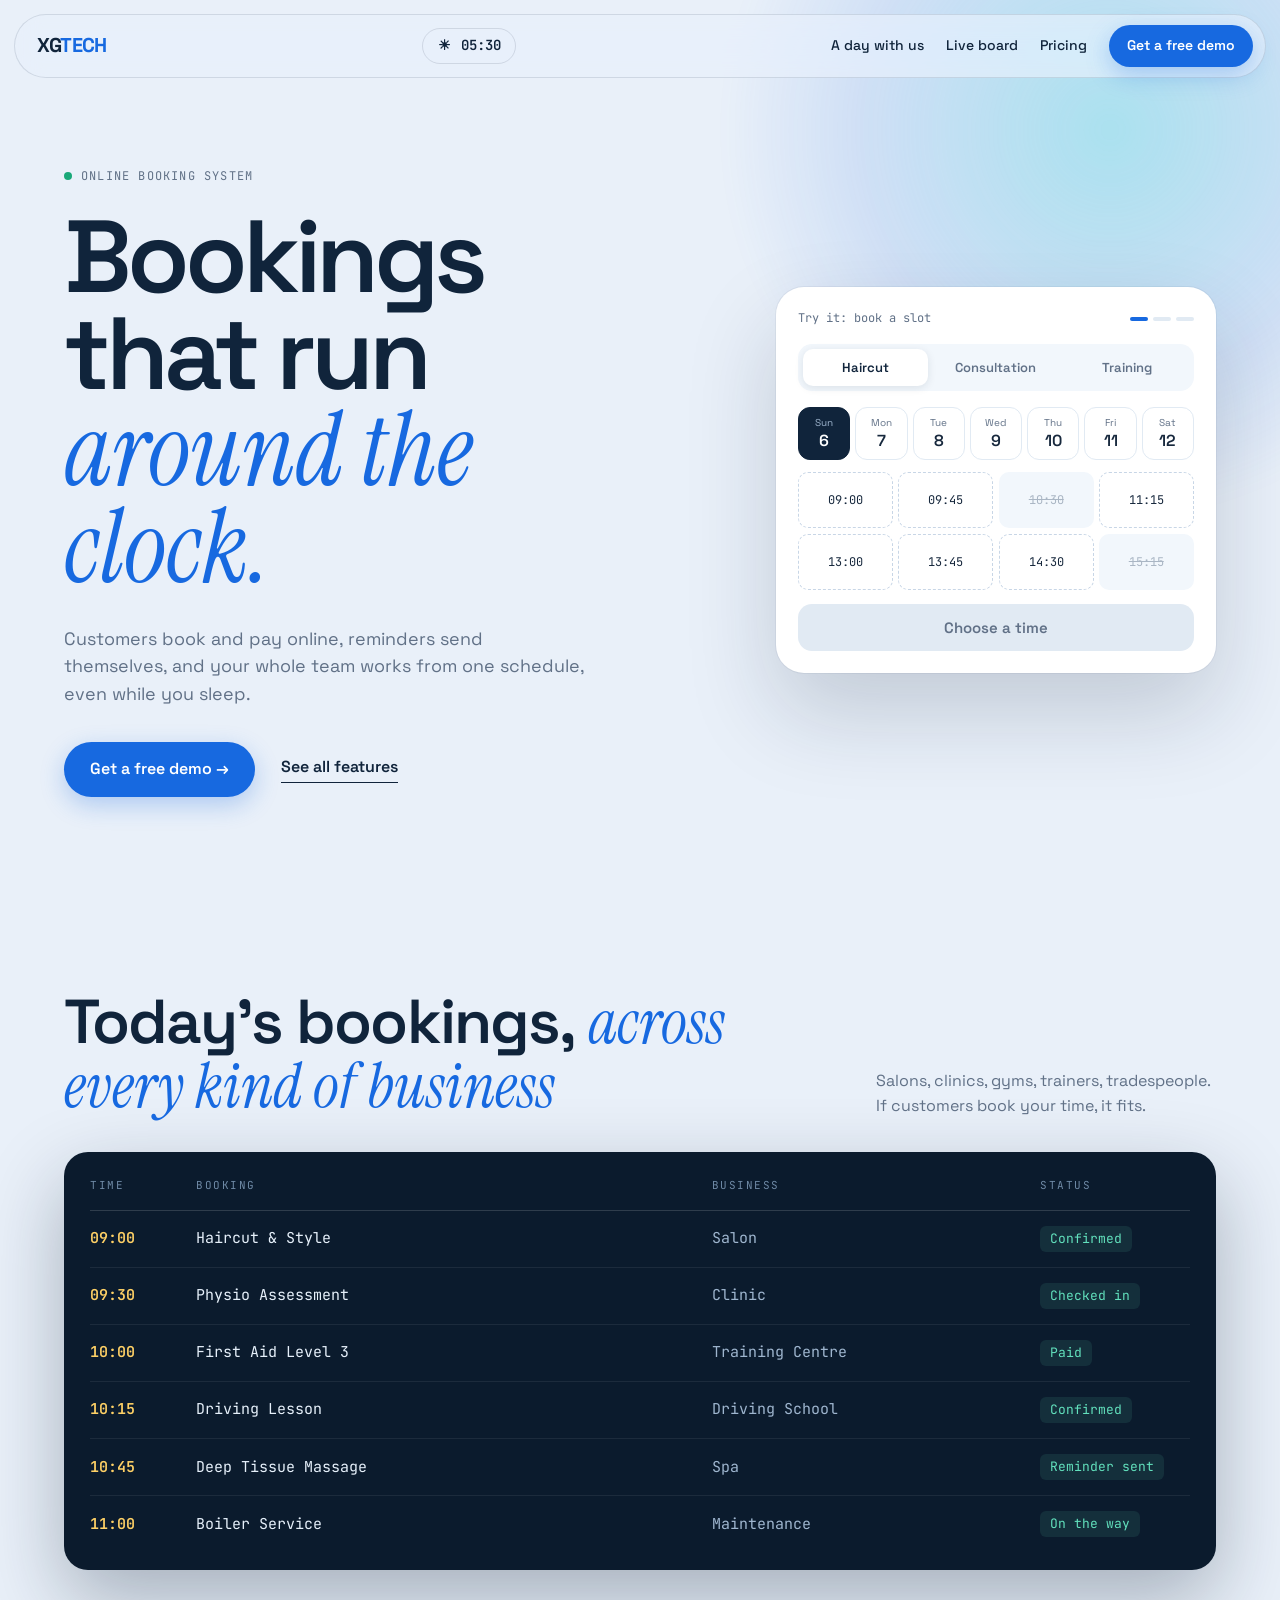
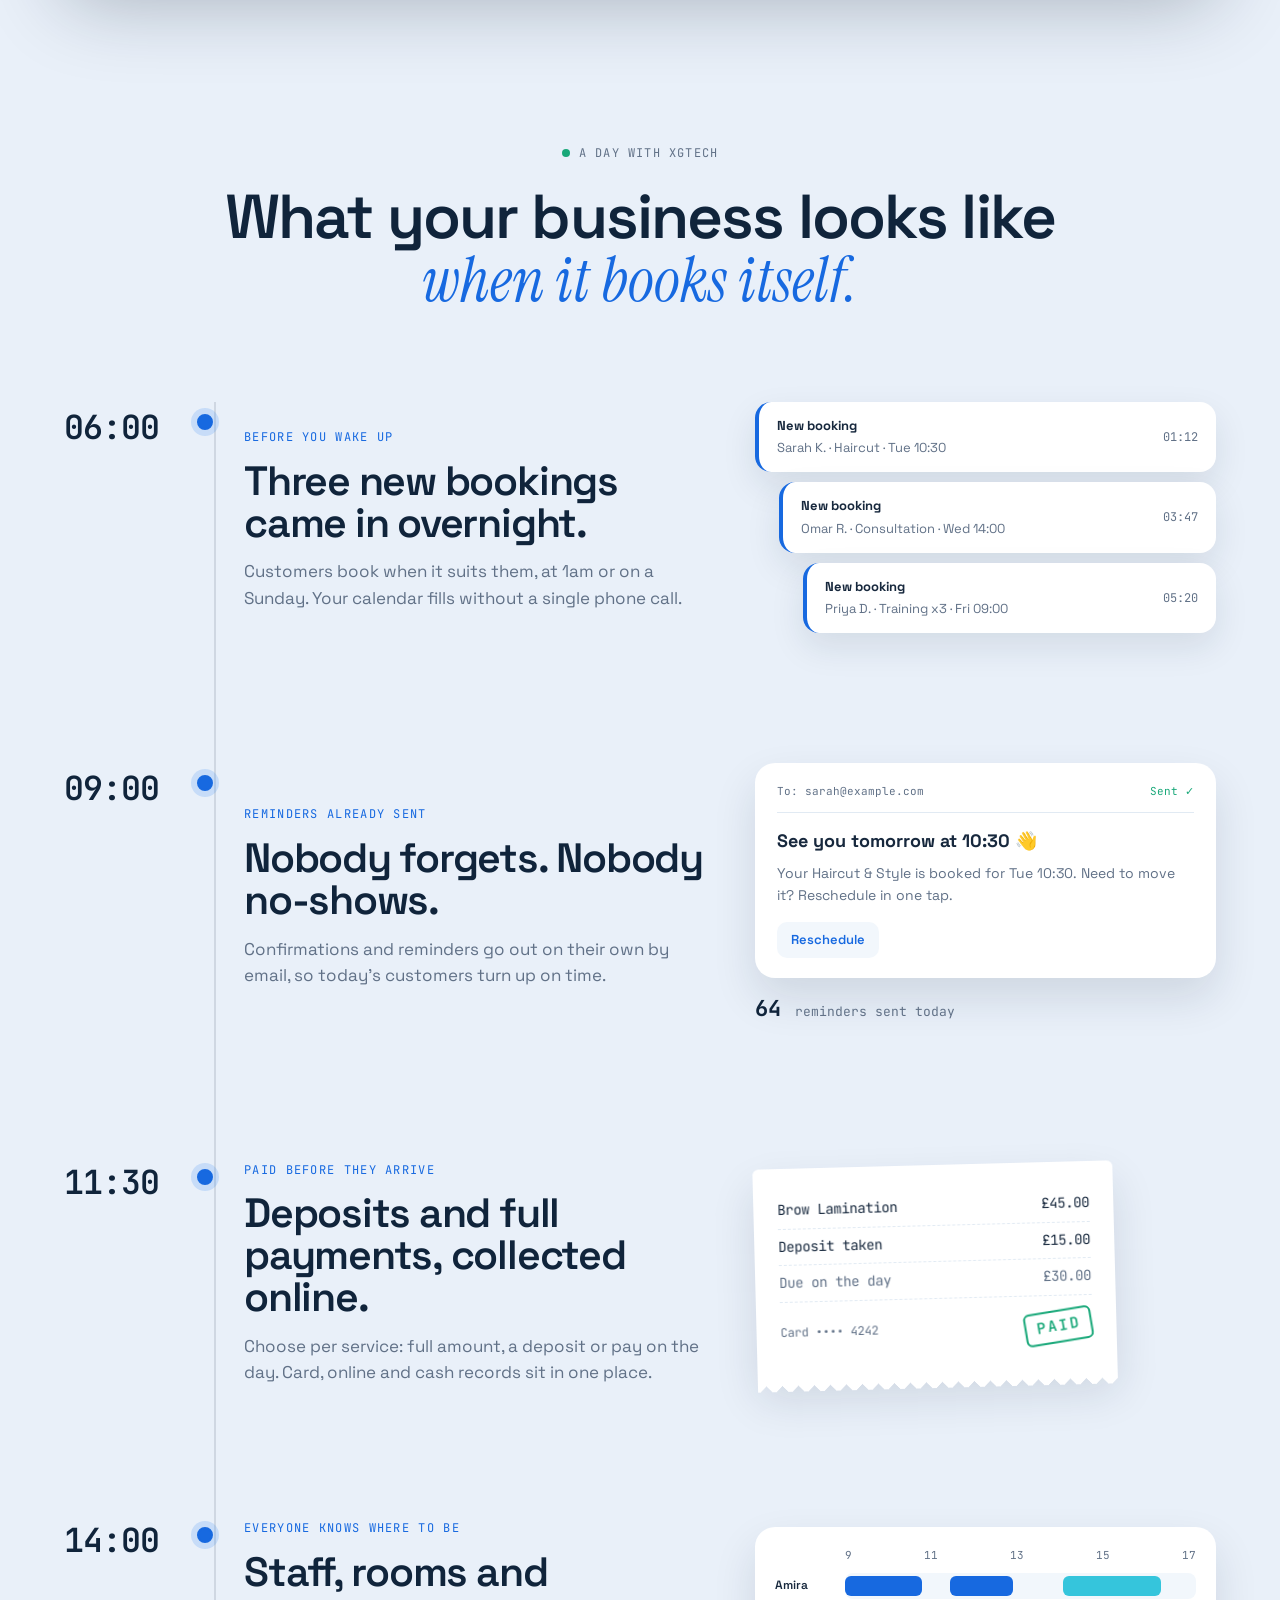
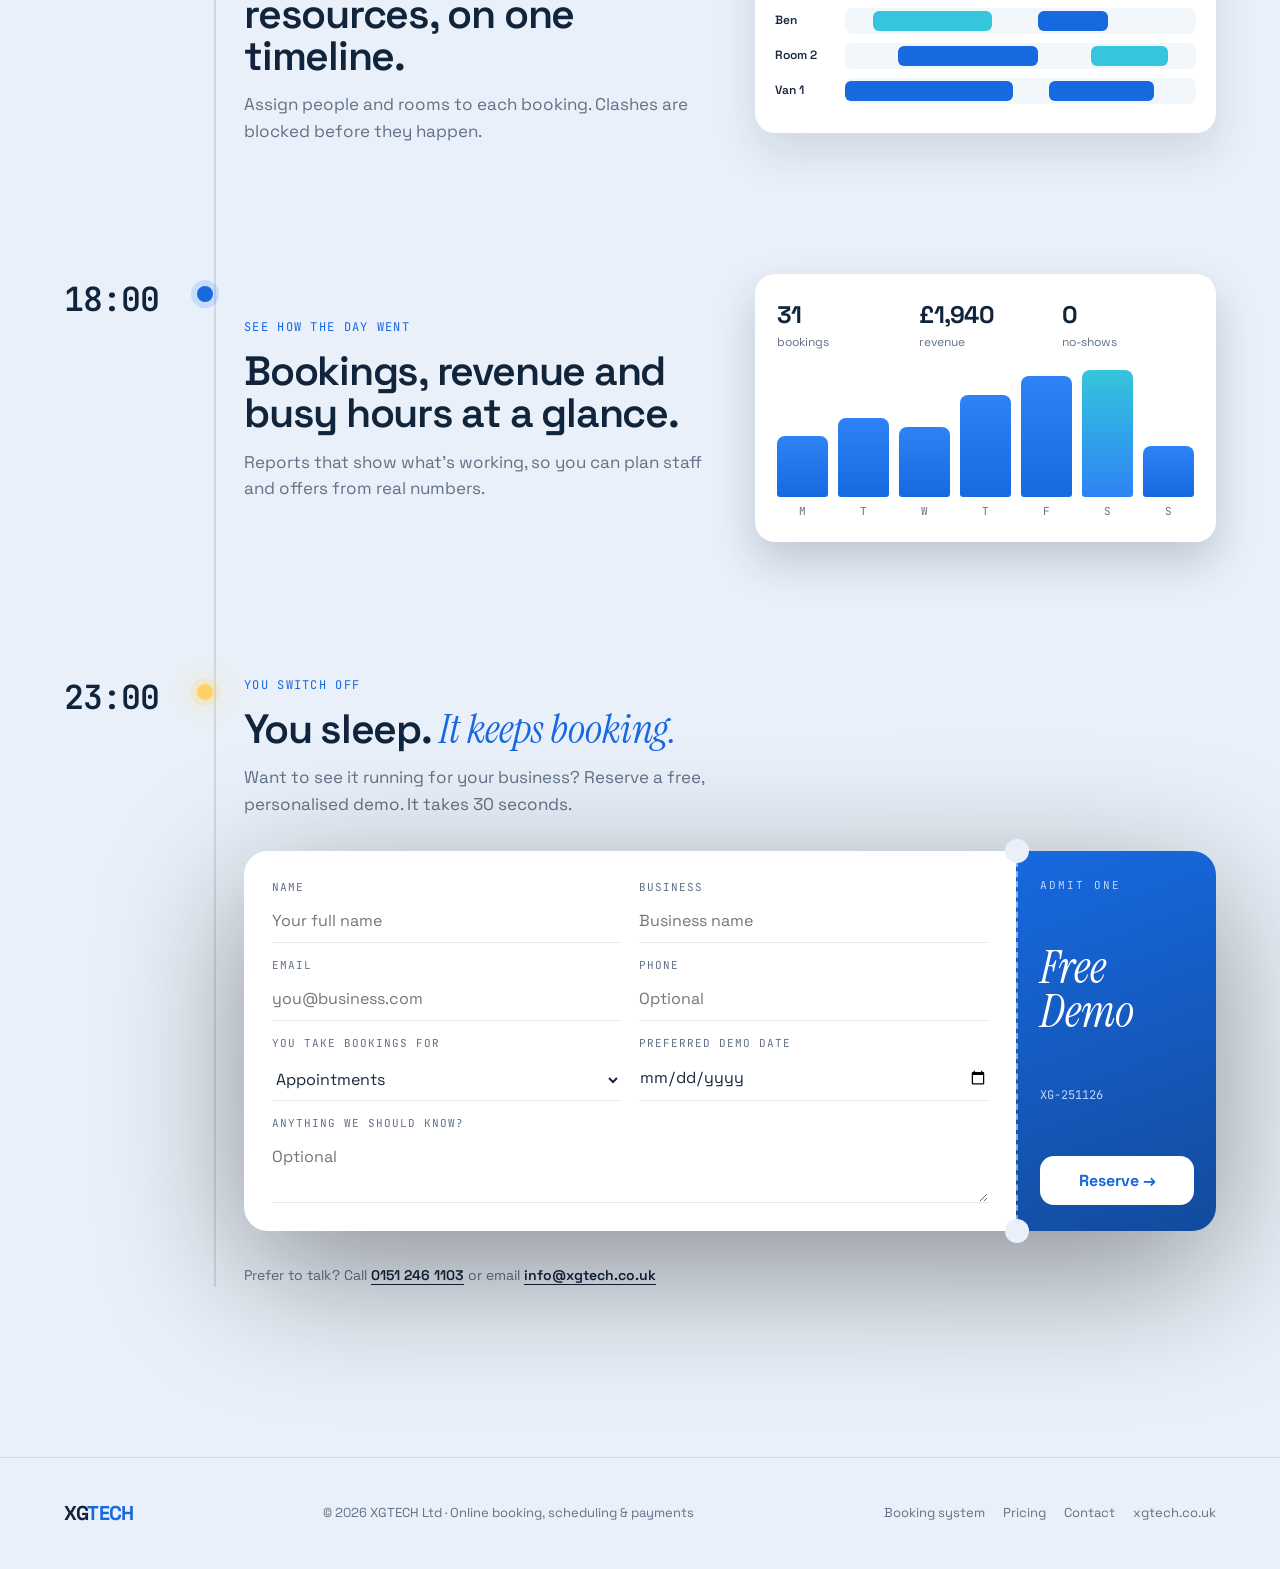
==== docs/index.html @ 28a41a6a "Add static GitHub Pages build of the landing page build.php renders index.php into docs/ for GitHub " ====
<!DOCTYPE html>
<html lang="en">
<head>
  <meta charset="UTF-8">
  <meta name="viewport" content="width=device-width, initial-scale=1.0">
  <meta name="description" content="Online booking that works around the clock. Bookings, reminders, payments and scheduling in one platform by XGTECH.">
  <title>Bookings Around the Clock | XGTECH</title>
  <link rel="preconnect" href="https://fonts.googleapis.com">
  <link rel="preconnect" href="https://fonts.gstatic.com" crossorigin>
  <link href="https://fonts.googleapis.com/css2?family=Instrument+Serif:ital@0;1&family=JetBrains+Mono:wght@400;600&family=Space+Grotesk:wght@400;500;600;700&display=swap" rel="stylesheet">
  <link rel="stylesheet" href="assets/css/day.css">
</head>
<body>

<header class="bar">
  <a class="logo" href="#top">XG<span>TECH</span></a>
  <div class="clock" aria-hidden="true"><span class="clock-icon">☀</span><span class="clock-time">06:00</span></div>
  <nav class="links">
    <a href="#day">A day with us</a>
    <a href="#board">Live board</a>
    <a href="https://xgtech.co.uk/pricing.html">Pricing</a>
    <a href="#contact" class="pill-btn">Get a free demo</a>
  </nav>
</header>

<main id="top">
  <!-- HERO -->
  <section class="hero">
    <div class="hero-copy">
      <p class="tag"><span class="dot"></span> Online booking system</p>
      <h1>Bookings that run<br><em>around the clock.</em></h1>
      <p class="lead">Customers book and pay online, reminders send themselves, and your whole team works from one schedule, even while you sleep.</p>
      <div class="hero-cta">
        <a href="#contact" class="pill-btn big">Get a free demo →</a>
        <a href="https://xgtech.co.uk/booking_sys.html" class="ghost">See all features</a>
      </div>
    </div>

    <!-- Interactive booking widget -->
    <div class="widget" id="widget" aria-label="Try a booking">
      <div class="widget-head">
        <span>Try it: book a slot</span>
        <span class="step-dots"><i class="on"></i><i></i><i></i></span>
      </div>

      <div class="w-pane" data-pane="pick">
        <div class="services" role="tablist">
          <button class="svc on" data-svc="Haircut" data-dur="45 min" data-price="£35">Haircut</button>
          <button class="svc" data-svc="Consultation" data-dur="30 min" data-price="Free">Consultation</button>
          <button class="svc" data-svc="Training" data-dur="2 hrs" data-price="£90">Training</button>
        </div>
        <div class="days" id="days"></div>
        <div class="slots" id="slots"></div>
        <button class="confirm" id="confirm" disabled>Choose a time</button>
      </div>

      <div class="w-pane ticket-pane" data-pane="done" hidden>
        <div class="mini-ticket">
          <div class="mt-top">
            <small>Booking confirmed</small>
            <strong id="t-svc">Haircut</strong>
            <span id="t-when">Tue 3 Dec · 10:30</span>
          </div>
          <div class="mt-perf"></div>
          <div class="mt-bottom">
            <span><small>Duration</small><b id="t-dur">45 min</b></span>
            <span><small>Price</small><b id="t-price">£35</b></span>
            <span><small>Reminder</small><b>Scheduled ✓</b></span>
          </div>
        </div>
        <p class="w-note">That’s what your customers see. Took you about 5 seconds.</p>
        <button class="again" id="again">↺ Book another</button>
      </div>
    </div>
  </section>

  <!-- DEPARTURES-STYLE LIVE BOARD -->
  <section class="board-wrap" id="board">
    <div class="board-title">
      <h2>Today’s bookings, <em>across every kind of business</em></h2>
      <p>Salons, clinics, gyms, trainers, tradespeople. If customers book your time, it fits.</p>
    </div>
    <div class="board" role="table" aria-label="Example bookings">
      <div class="b-row b-head" role="row"><span>Time</span><span>Booking</span><span>Business</span><span>Status</span></div>
      <div id="board-rows">
                  <div class="b-row" role="row"><span class="b-time">09:00</span><span>Haircut &amp; Style</span><span class="b-who">Salon</span><span class="b-st">Confirmed</span></div>
                  <div class="b-row" role="row"><span class="b-time">09:30</span><span>Physio Assessment</span><span class="b-who">Clinic</span><span class="b-st">Checked in</span></div>
                  <div class="b-row" role="row"><span class="b-time">10:00</span><span>First Aid Level 3</span><span class="b-who">Training Centre</span><span class="b-st">Paid</span></div>
                  <div class="b-row" role="row"><span class="b-time">10:15</span><span>Driving Lesson</span><span class="b-who">Driving School</span><span class="b-st">Confirmed</span></div>
                  <div class="b-row" role="row"><span class="b-time">10:45</span><span>Deep Tissue Massage</span><span class="b-who">Spa</span><span class="b-st">Reminder sent</span></div>
                  <div class="b-row" role="row"><span class="b-time">11:00</span><span>Boiler Service</span><span class="b-who">Maintenance</span><span class="b-st">On the way</span></div>
              </div>
    </div>
    <script type="application/json" id="board-data">[["09:00","Haircut \u0026 Style","Salon","Confirmed"],["09:30","Physio Assessment","Clinic","Checked in"],["10:00","First Aid Level 3","Training Centre","Paid"],["10:15","Driving Lesson","Driving School","Confirmed"],["10:45","Deep Tissue Massage","Spa","Reminder sent"],["11:00","Boiler Service","Maintenance","On the way"],["11:30","Strategy Session","Consultant","Paid"],["12:00","HIIT Class \u00b7 14\/16","Gym","Filling up"],["12:30","Escape Room \u00b7 6 ppl","Events","Deposit paid"],["13:00","Brow Lamination","Beauty","Confirmed"]]</script>
  </section>

  <!-- A DAY, HOUR BY HOUR -->
  <section class="day" id="day">
    <div class="day-intro">
      <p class="tag"><span class="dot"></span> A day with XGTECH</p>
      <h2>What your business looks like <em>when it books itself.</em></h2>
    </div>

    <div class="timeline">
      <div class="spine"><div class="spine-fill"></div></div>

            <article class="moment" data-time="06:00">
        <div class="m-time">06:00</div>
        <div class="m-node"></div>
        <div class="m-body">
          <div class="m-copy">
            <small>Before you wake up</small>
            <h3>Three new bookings came in overnight.</h3>
            <p>Customers book when it suits them, at 1am or on a Sunday. Your calendar fills without a single phone call.</p>
          </div>
          <div class="m-visual v-notifs" aria-hidden="true">
                          <div class="notif"><b>New booking</b><span>Sarah K. · Haircut · Tue 10:30</span><time>01:12</time></div>
              <div class="notif"><b>New booking</b><span>Omar R. · Consultation · Wed 14:00</span><time>03:47</time></div>
              <div class="notif"><b>New booking</b><span>Priya D. · Training x3 · Fri 09:00</span><time>05:20</time></div>
                      </div>
        </div>
      </article>
            <article class="moment" data-time="09:00">
        <div class="m-time">09:00</div>
        <div class="m-node"></div>
        <div class="m-body">
          <div class="m-copy">
            <small>Reminders already sent</small>
            <h3>Nobody forgets. Nobody no-shows.</h3>
            <p>Confirmations and reminders go out on their own by email, so today’s customers turn up on time.</p>
          </div>
          <div class="m-visual v-mail" aria-hidden="true">
                          <div class="mail">
                <div class="mail-bar"><span>To: sarah@example.com</span><span class="sent">Sent ✓</span></div>
                <strong>See you tomorrow at 10:30 👋</strong>
                <p>Your Haircut & Style is booked for Tue 10:30. Need to move it? Reschedule in one tap.</p>
                <span class="mail-btn">Reschedule</span>
              </div>
              <div class="counter"><b>64</b> reminders sent today</div>
                      </div>
        </div>
      </article>
            <article class="moment" data-time="11:30">
        <div class="m-time">11:30</div>
        <div class="m-node"></div>
        <div class="m-body">
          <div class="m-copy">
            <small>Paid before they arrive</small>
            <h3>Deposits and full payments, collected online.</h3>
            <p>Choose per service: full amount, a deposit or pay on the day. Card, online and cash records sit in one place.</p>
          </div>
          <div class="m-visual v-receipt" aria-hidden="true">
                          <div class="receipt">
                <div class="r-line"><span>Brow Lamination</span><span>£45.00</span></div>
                <div class="r-line"><span>Deposit taken</span><span>£15.00</span></div>
                <div class="r-line muted"><span>Due on the day</span><span>£30.00</span></div>
                <div class="r-total"><span>Card •••• 4242</span><span class="paid">PAID</span></div>
              </div>
                      </div>
        </div>
      </article>
            <article class="moment" data-time="14:00">
        <div class="m-time">14:00</div>
        <div class="m-node"></div>
        <div class="m-body">
          <div class="m-copy">
            <small>Everyone knows where to be</small>
            <h3>Staff, rooms and resources, on one timeline.</h3>
            <p>Assign people and rooms to each booking. Clashes are blocked before they happen.</p>
          </div>
          <div class="m-visual v-gantt" aria-hidden="true">
                          <div class="gantt">
                <div class="g-hours"><span>9</span><span>11</span><span>13</span><span>15</span><span>17</span></div>
                <div class="g-row"><label>Amira</label><div class="g-track"><i style="left:0;width:22%"></i><i style="left:30%;width:18%"></i><i class="c" style="left:62%;width:28%"></i></div></div>
                <div class="g-row"><label>Ben</label><div class="g-track"><i class="c" style="left:8%;width:34%"></i><i style="left:55%;width:20%"></i></div></div>
                <div class="g-row"><label>Room 2</label><div class="g-track"><i style="left:15%;width:40%"></i><i class="c" style="left:70%;width:22%"></i></div></div>
                <div class="g-row"><label>Van 1</label><div class="g-track"><i style="left:0;width:48%"></i><i style="left:58%;width:30%"></i></div></div>
              </div>
                      </div>
        </div>
      </article>
            <article class="moment" data-time="18:00">
        <div class="m-time">18:00</div>
        <div class="m-node"></div>
        <div class="m-body">
          <div class="m-copy">
            <small>See how the day went</small>
            <h3>Bookings, revenue and busy hours at a glance.</h3>
            <p>Reports that show what’s working, so you can plan staff and offers from real numbers.</p>
          </div>
          <div class="m-visual v-chart" aria-hidden="true">
                          <div class="chart">
                <div class="c-stats"><span><b>31</b>bookings</span><span><b>£1,940</b>revenue</span><span><b>0</b>no-shows</span></div>
                <div class="bars">
                                      <div class="cbar"><i style="--h:48%"></i><span>M</span></div>
                                      <div class="cbar"><i style="--h:62%"></i><span>T</span></div>
                                      <div class="cbar"><i style="--h:55%"></i><span>W</span></div>
                                      <div class="cbar"><i style="--h:80%"></i><span>T</span></div>
                                      <div class="cbar"><i style="--h:95%"></i><span>F</span></div>
                                      <div class="cbar"><i style="--h:100%"></i><span>S</span></div>
                                      <div class="cbar"><i style="--h:40%"></i><span>S</span></div>
                                  </div>
              </div>
                      </div>
        </div>
      </article>
      
      <!-- Night + form -->
      <article class="moment night-moment" data-time="23:00" id="contact">
        <div class="m-time">23:00</div>
        <div class="m-node moon"></div>
        <div class="m-body m-body-full">
          <div class="m-copy">
            <small>You switch off</small>
            <h3>You sleep. <em>It keeps booking.</em></h3>
            <p>Want to see it running for your business? Reserve a free, personalised demo. It takes 30 seconds.</p>
          </div>

          <form class="ticket" method="post" action="submit.php" novalidate data-static data-email="info@xgtech.co.uk">
            <div class="ticket-main">
                            
              <div class="alert ok" data-static-ok hidden></div>
              <div class="alert bad" data-static-bad hidden></div>
                            <input type="text" name="website" class="hp" tabindex="-1" autocomplete="off" aria-hidden="true">

              <div class="t-grid">
                <label class="f">Name
                  <input type="text" name="name" value="" placeholder="Your full name" required>
                                  </label>
                <label class="f">Business
                  <input type="text" name="business" value="" placeholder="Business name">
                </label>
                <label class="f">Email
                  <input type="email" name="email" value="" placeholder="you@business.com" required>
                                  </label>
                <label class="f">Phone
                  <input type="tel" name="phone" value="" placeholder="Optional">
                                  </label>
                <label class="f">You take bookings for
                  <select name="service">
                                          <option value="Appointments">Appointments</option>
                                          <option value="Classes &amp; Training">Classes &amp; Training</option>
                                          <option value="Events">Events</option>
                                          <option value="Rooms &amp; Resources">Rooms &amp; Resources</option>
                                          <option value="Something else">Something else</option>
                                      </select>
                </label>
                <label class="f">Preferred demo date
                  <input type="date" name="date" min="2026-11-25" value="">
                                  </label>
                <label class="f wide">Anything we should know?
                  <textarea name="message" rows="2" placeholder="Optional"></textarea>
                </label>
              </div>
            </div>
            <div class="ticket-stub">
              <small>Admit one</small>
              <strong>Free<br>Demo</strong>
              <span class="stub-code">XG-251126</span>
              <button type="submit" class="stub-btn">Reserve →</button>
            </div>
          </form>

          <p class="alt-contact">Prefer to talk? Call <a href="tel:01512461103">0151 246 1103</a> or email <a href="mailto:info@xgtech.co.uk">info@xgtech.co.uk</a></p>
        </div>
      </article>
    </div>
  </section>
</main>

<footer class="foot">
  <a class="logo" href="#top">XG<span>TECH</span></a>
  <span>© 2026 XGTECH Ltd · Online booking, scheduling &amp; payments</span>
  <span class="foot-links">
    <a href="https://xgtech.co.uk/booking_sys.html">Booking system</a>
    <a href="https://xgtech.co.uk/pricing.html">Pricing</a>
    <a href="https://xgtech.co.uk/contact.php">Contact</a>
    <a href="https://xgtech.co.uk/">xgtech.co.uk</a>
  </span>
</footer>

<script src="assets/js/day.js"></script>
</body>
</html>
---- docs/assets/css/day.css ----
/* "Around the clock" design. Palette from booking,py */
:root{
  --navy:#10243b;--navy2:#173653;--blue:#1769e0;--blue2:#2d83f5;--cyan:#35c5dc;
  --ink:#17283d;--muted:#617187;--pale:#f2f7fc;--line:#e1eaf3;--green:#19a879;--night:#0b1b2d;
  /* driven by JS as the page scrolls through the day */
  --bg:#f2f7fc;--fg:#10243b;--fg2:#617187;--edge:rgba(16,36,59,.12);--accent:#1769e0;
  --sans:"Space Grotesk",system-ui,-apple-system,"Segoe UI",Arial,sans-serif;
  --serif:"Instrument Serif",Georgia,serif;
  --mono:"JetBrains Mono",ui-monospace,Consolas,monospace;
}
*{box-sizing:border-box}
html{scroll-behavior:smooth;overflow-x:clip}
body{overflow-x:clip}
[id]{scroll-margin-top:90px}
body{margin:0;font-family:var(--sans);background:var(--bg);color:var(--fg);line-height:1.55;transition:background-color .25s linear,color .25s linear;-webkit-font-smoothing:antialiased}
a{color:inherit;text-decoration:none}
em{font-family:var(--serif);font-style:italic;font-weight:400;letter-spacing:0}
button{font-family:inherit;cursor:pointer}

/* Header */
.bar{position:fixed;inset:14px 14px auto;z-index:50;display:flex;align-items:center;justify-content:space-between;gap:16px;padding:10px 12px 10px 22px;border-radius:999px;background:color-mix(in srgb,var(--bg) 70%,transparent);backdrop-filter:blur(14px) saturate(1.4);border:1px solid var(--edge)}
.logo{font-weight:700;font-size:20px;letter-spacing:-.8px}
.logo span{color:var(--accent)}
.clock{display:flex;align-items:center;gap:8px;font-family:var(--mono);font-size:14px;font-weight:600;padding:6px 14px;border-radius:999px;border:1px solid var(--edge)}
.clock-icon{width:16px;text-align:center}
.links{display:flex;align-items:center;gap:22px;font-size:14px;font-weight:500}
.links a:not(.pill-btn):hover{color:var(--blue2)}
.pill-btn{display:inline-flex;align-items:center;gap:8px;background:var(--blue);color:#fff!important;padding:10px 18px;border-radius:999px;font-weight:600;font-size:14px;transition:transform .15s,background .15s;box-shadow:0 8px 24px rgba(23,105,224,.28)}
.pill-btn:hover{background:#0e56c3;transform:translateY(-2px)}
.pill-btn.big{padding:15px 26px;font-size:16px}

/* Shared */
.tag{display:inline-flex;align-items:center;gap:9px;font-family:var(--mono);font-size:12px;text-transform:uppercase;letter-spacing:1.2px;color:var(--fg2);margin:0 0 22px}
.dot{width:8px;height:8px;border-radius:50%;background:var(--green);box-shadow:0 0 0 0 rgba(25,168,121,.6);animation:ping 2s infinite}
@keyframes ping{70%{box-shadow:0 0 0 9px rgba(25,168,121,0)}100%{box-shadow:0 0 0 0 rgba(25,168,121,0)}}
h1,h2,h3{letter-spacing:-.03em;line-height:1.02;margin:0}
h2{font-size:clamp(34px,5vw,62px);font-weight:600}
h2 em,h1 em,h3 em{color:var(--accent)}

/* Hero */
.hero{min-height:100vh;display:grid;grid-template-columns:1.15fr .85fr;gap:60px;align-items:center;padding:130px max(24px,5vw) 70px;position:relative;overflow:hidden}
.hero:before{content:"";position:absolute;width:780px;height:780px;right:-220px;top:-260px;border-radius:50%;background:radial-gradient(circle,rgba(53,197,220,.35),rgba(23,105,224,.12) 45%,transparent 70%);filter:blur(10px);pointer-events:none}
.hero-copy{position:relative}
h1{font-size:clamp(48px,8vw,118px);font-weight:600;letter-spacing:-.05em;line-height:.95}
h1 em{display:inline-block;padding-right:.08em}
.lead{font-size:clamp(17px,1.4vw,20px);color:var(--fg2);max-width:520px;margin:28px 0 34px}
.hero-cta{display:flex;align-items:center;gap:26px;flex-wrap:wrap}
.ghost{font-weight:600;border-bottom:1.5px solid currentColor;padding-bottom:2px}
.ghost:hover{color:var(--blue)}

/* Booking widget */
.widget{position:relative;background:#fff;color:var(--ink);border-radius:28px;padding:22px;box-shadow:0 40px 90px rgba(16,36,59,.18),0 0 0 1px rgba(16,36,59,.05);max-width:440px;justify-self:end;width:100%}
.widget-head{display:flex;justify-content:space-between;align-items:center;font-family:var(--mono);font-size:12px;color:var(--muted);margin-bottom:16px}
.step-dots{display:flex;gap:5px}
.step-dots i{width:18px;height:4px;border-radius:4px;background:var(--line);transition:background .3s}
.step-dots i.on{background:var(--blue)}
.services{display:flex;gap:6px;background:var(--pale);padding:5px;border-radius:14px}
.svc{flex:1;border:0;background:none;padding:10px 6px;border-radius:10px;font-size:13px;font-weight:600;color:var(--muted);transition:.2s}
.svc.on{background:#fff;color:var(--navy);box-shadow:0 2px 8px rgba(16,36,59,.1)}
.days{display:grid;grid-template-columns:repeat(7,1fr);gap:5px;margin:16px 0 12px}
.day-btn{border:1px solid var(--line);background:#fff;border-radius:12px;padding:8px 0;display:grid;gap:1px;font-size:10px;color:var(--muted);transition:.15s}
.day-btn b{font-size:16px;color:var(--ink);font-weight:600}
.day-btn:hover{border-color:var(--blue2)}
.day-btn.on{background:var(--navy);border-color:var(--navy);color:#9fb6cf}
.day-btn.on b{color:#fff}
.slots{display:grid;grid-template-columns:repeat(4,1fr);gap:6px;min-height:118px}
.slot{border:1px dashed #c8d6e6;background:#fff;border-radius:10px;padding:9px 0;font-family:var(--mono);font-size:12px;color:var(--ink);transition:.15s}
.slot:hover:not(:disabled){border-style:solid;border-color:var(--blue);color:var(--blue)}
.slot:disabled{background:var(--pale);color:#aab6c4;border-color:transparent;text-decoration:line-through;cursor:not-allowed}
.slot.on{background:var(--blue);border:1px solid var(--blue);color:#fff}
.slot{animation:pop .3s both}
@keyframes pop{from{opacity:0;transform:scale(.9)}}
.confirm{width:100%;margin-top:14px;border:0;border-radius:14px;padding:14px;background:var(--blue);color:#fff;font-weight:600;font-size:15px;transition:.2s}
.confirm:disabled{background:var(--line);color:var(--muted);cursor:not-allowed}
.confirm:not(:disabled):hover{background:#0e56c3}

.ticket-pane{animation:pop .4s both}
.mini-ticket{background:linear-gradient(140deg,var(--navy),#155c9b);color:#fff;border-radius:18px;overflow:hidden}
.mt-top{padding:22px;display:grid;gap:4px}
.mt-top small{font-family:var(--mono);font-size:11px;color:#62e1bd;text-transform:uppercase;letter-spacing:1px}
.mt-top strong{font-size:30px;letter-spacing:-.03em}
.mt-top span{color:#c7d8e8}
.mt-perf{height:0;border-top:2px dashed rgba(255,255,255,.25);margin:0 14px;position:relative}
.mt-perf:before,.mt-perf:after{content:"";position:absolute;top:-11px;width:20px;height:20px;border-radius:50%;background:#fff}
.mt-perf:before{left:-24px}.mt-perf:after{right:-24px}
.mt-bottom{display:grid;grid-template-columns:repeat(3,1fr);padding:16px 22px 20px;gap:8px}
.mt-bottom small{display:block;font-size:10px;color:#9fb6cf}
.mt-bottom b{font-size:13px}
.w-note{font-size:13px;color:var(--muted);text-align:center;margin:16px 0 10px}
.again{width:100%;border:1px solid var(--line);background:#fff;border-radius:14px;padding:12px;font-weight:600;color:var(--navy)}
.again:hover{border-color:var(--blue);color:var(--blue)}

/* Live board */
.board-wrap{padding:90px max(24px,5vw)}
.board-title{display:flex;justify-content:space-between;align-items:end;gap:40px;margin-bottom:34px;flex-wrap:wrap}
.board-title h2{max-width:760px}
.board-title p{max-width:340px;color:var(--fg2);margin:0}
.board{background:var(--night);color:#e6f0fa;border-radius:24px;padding:10px 26px 18px;font-family:var(--mono);box-shadow:0 30px 80px rgba(11,27,45,.3);overflow:hidden}
.b-row{display:grid;grid-template-columns:90px 1.6fr 1fr 150px;gap:16px;padding:15px 0;border-bottom:1px solid rgba(255,255,255,.07);font-size:15px;align-items:center}
.b-head{font-size:11px;text-transform:uppercase;letter-spacing:1.5px;color:#6f8aa6;border-color:rgba(255,255,255,.15)}
#board-rows .b-row:last-child{border:0}
.b-time{color:#ffd166;font-weight:600}
.b-who{color:#9fb6cf}
.b-st{color:#62e1bd;justify-self:start;padding:3px 10px;border-radius:6px;background:rgba(98,225,189,.1);font-size:13px}
.b-row.flip{animation:flip .55s cubic-bezier(.3,1.4,.5,1) both}
@keyframes flip{from{transform:perspective(600px) rotateX(-90deg);opacity:0}}

/* The day timeline */
.day{padding:80px max(24px,5vw) 40px}
.day-intro{max-width:900px;margin:0 auto 90px;text-align:center}
.day-intro .tag{justify-content:center}
.timeline{position:relative;max-width:1180px;margin:0 auto}
.spine{position:absolute;left:150px;top:0;bottom:0;width:2px;background:var(--edge)}
.spine-fill{position:absolute;left:0;top:0;width:100%;height:0;background:linear-gradient(var(--cyan),var(--blue));box-shadow:0 0 12px var(--cyan)}
.moment{display:grid;grid-template-columns:120px 60px 1fr;align-items:start;margin-bottom:130px;opacity:.25;transform:translateY(30px);transition:opacity .6s,transform .6s}
.moment.in{opacity:1;transform:none}
.m-time{font-family:var(--mono);font-size:clamp(26px,2.6vw,36px);font-weight:600;position:sticky;top:110px;letter-spacing:-1px}
.m-node{width:16px;height:16px;border-radius:50%;background:var(--bg);border:2px solid var(--accent);margin:12px 0 0 13px;position:sticky;top:122px;z-index:1;transition:background .3s}
.moment.in .m-node{background:var(--accent);box-shadow:0 0 0 6px rgba(45,131,245,.18)}
.m-node.moon{border-color:#ffd166}
.moment.in .m-node.moon{background:#ffd166;box-shadow:0 0 0 6px rgba(255,209,102,.18),0 0 30px #ffd166}
.m-body{display:grid;grid-template-columns:1fr 1fr;gap:50px;align-items:center}
.m-copy small{font-family:var(--mono);font-size:12px;text-transform:uppercase;letter-spacing:1.3px;color:var(--accent)}
.m-copy h3{font-size:clamp(28px,3.2vw,44px);font-weight:600;margin:12px 0 14px}
.m-copy p{color:var(--fg2);font-size:17px;margin:0;max-width:460px}
.m-visual{color:var(--ink)}

/* visuals */
.v-notifs{display:grid;gap:10px}
.notif{background:#fff;border-radius:16px;padding:14px 18px;display:grid;grid-template-columns:1fr auto;gap:2px 14px;box-shadow:0 14px 34px rgba(16,36,59,.1);border-left:4px solid var(--blue)}
.notif:nth-child(2){margin-left:24px}.notif:nth-child(3){margin-left:48px}
.notif b{font-size:13px}.notif span{grid-column:1;font-size:13px;color:var(--muted)}
.notif time{grid-row:1/3;grid-column:2;align-self:center;font-family:var(--mono);font-size:12px;color:var(--muted)}
.mail{background:#fff;border-radius:20px;padding:20px 22px;box-shadow:0 20px 44px rgba(16,36,59,.12)}
.mail-bar{display:flex;justify-content:space-between;font-family:var(--mono);font-size:11px;color:var(--muted);border-bottom:1px solid var(--line);padding-bottom:12px;margin-bottom:14px}
.sent{color:var(--green)}
.mail strong{font-size:18px}
.mail p{font-size:14px;color:var(--muted);margin:8px 0 16px}
.mail-btn{display:inline-block;background:var(--pale);color:var(--blue);font-weight:600;font-size:13px;padding:8px 14px;border-radius:10px}
.counter{margin-top:14px;font-family:var(--mono);font-size:13px;color:var(--fg2)}
.counter b{color:var(--fg);font-size:22px;margin-right:6px}
.receipt{background:#fff;padding:24px 24px 30px;font-family:var(--mono);font-size:14px;box-shadow:0 20px 44px rgba(16,36,59,.12);max-width:360px;position:relative;transform:rotate(-1.5deg);border-radius:6px 6px 0 0}
.receipt:after{content:"";position:absolute;left:0;right:0;bottom:-12px;height:12px;background:linear-gradient(135deg,#fff 50%,transparent 50%) 0 0/16px 12px,linear-gradient(225deg,#fff 50%,transparent 50%) 0 0/16px 12px}
.r-line{display:flex;justify-content:space-between;padding:7px 0;border-bottom:1px dashed var(--line)}
.r-line.muted{color:var(--muted)}
.r-total{display:flex;justify-content:space-between;align-items:center;margin-top:14px;font-size:12px;color:var(--muted)}
.paid{border:2px solid var(--green);color:var(--green);font-weight:600;padding:3px 10px;border-radius:6px;transform:rotate(-8deg);font-size:15px;letter-spacing:2px}
.gantt{background:#fff;border-radius:20px;padding:20px;box-shadow:0 20px 44px rgba(16,36,59,.12)}
.g-hours{display:flex;justify-content:space-between;margin-left:70px;font-family:var(--mono);font-size:11px;color:var(--muted);margin-bottom:8px}
.g-row{display:grid;grid-template-columns:62px 1fr;gap:8px;align-items:center;margin:9px 0}
.g-row label{font-size:12px;font-weight:600}
.g-track{position:relative;height:26px;background:var(--pale);border-radius:8px}
.g-track i{position:absolute;top:3px;bottom:3px;border-radius:6px;background:var(--blue);transform-origin:left;transform:scaleX(0);transition:transform .8s cubic-bezier(.2,.8,.2,1)}
.g-track i.c{background:var(--cyan)}
.moment.in .g-track i{transform:scaleX(1)}
.g-row:nth-child(3) i{transition-delay:.1s}.g-row:nth-child(4) i{transition-delay:.2s}.g-row:nth-child(5) i{transition-delay:.3s}
.chart{background:#fff;border-radius:20px;padding:22px;box-shadow:0 20px 44px rgba(16,36,59,.2)}
.c-stats{display:grid;grid-template-columns:repeat(3,1fr);gap:10px;margin-bottom:18px}
.c-stats span{font-size:12px;color:var(--muted)}
.c-stats b{display:block;font-size:24px;color:var(--navy);letter-spacing:-.03em}
.bars{display:grid;grid-template-columns:repeat(7,1fr);gap:10px;height:150px;align-items:end}
.cbar{height:100%;display:grid;grid-template-rows:1fr auto;gap:6px;text-align:center;font-family:var(--mono);font-size:11px;color:var(--muted)}
.cbar i{align-self:end;height:var(--h);border-radius:8px 8px 3px 3px;background:linear-gradient(var(--blue2),var(--blue));transform-origin:bottom;transform:scaleY(0);transition:transform .9s cubic-bezier(.2,.8,.2,1)}
.cbar:nth-child(6) i{background:linear-gradient(var(--cyan),var(--blue2))}
.moment.in .cbar i{transform:scaleY(1)}

/* Night: ticket form */
.m-body-full{grid-template-columns:1fr;gap:34px}
.night-moment .m-copy p{max-width:560px}
.ticket{display:grid;grid-template-columns:1fr 200px;filter:drop-shadow(0 40px 70px rgba(0,0,0,.4));color:var(--ink)}
.ticket-main{background:#fff;border-radius:24px 0 0 24px;padding:28px;position:relative}
.ticket-stub{background:linear-gradient(160deg,var(--blue),#124b9d);color:#fff;border-radius:0 24px 24px 0;padding:26px 22px;display:flex;flex-direction:column;justify-content:space-between;gap:18px;position:relative;border-left:2px dashed rgba(255,255,255,.5)}
.ticket-stub:before,.ticket-stub:after{content:"";position:absolute;left:-13px;width:24px;height:24px;border-radius:50%;background:var(--bg)}
.ticket-stub:before{top:-12px}.ticket-stub:after{bottom:-12px}
.ticket-stub small{font-family:var(--mono);font-size:11px;letter-spacing:2px;text-transform:uppercase;color:#bcd6ff}
.ticket-stub strong{font-family:var(--serif);font-weight:400;font-style:italic;font-size:46px;line-height:.95}
.stub-code{font-family:var(--mono);font-size:12px;color:#bcd6ff}
.stub-btn{border:0;background:#fff;color:var(--blue);font-weight:700;font-size:16px;padding:14px;border-radius:14px;transition:.2s}
.stub-btn:hover{background:#ffd166;color:var(--navy);transform:translateY(-2px)}
.t-grid{display:grid;grid-template-columns:1fr 1fr;gap:14px 18px}
.f{display:grid;gap:5px;font-family:var(--mono);font-size:11px;text-transform:uppercase;letter-spacing:1px;color:var(--muted)}
.f.wide{grid-column:1/-1}
.f input,.f select,.f textarea{font:inherit;font-family:var(--sans);text-transform:none;letter-spacing:0;font-size:16px;color:var(--ink);border:0;border-bottom:1.5px solid var(--line);padding:8px 0;background:transparent;border-radius:0;transition:border-color .2s;width:100%}
.f textarea{resize:vertical}
.f input:focus,.f select:focus,.f textarea:focus{outline:0;border-color:var(--blue)}
.err{color:#d23b4a;text-transform:none;letter-spacing:0;font-family:var(--sans);font-size:12px}
.alert{border-radius:12px;padding:12px 14px;font-size:14px;font-weight:500;margin-bottom:18px}
.alert.ok{background:#e4f8f1;color:#12805e}
.alert.bad{background:#fdecee;color:#c62f3d}
.hp{position:absolute;left:-9999px;width:1px;height:1px;opacity:0}
.alt-contact{color:var(--fg2);font-size:14px;margin:0}
.alt-contact a{color:var(--fg);font-weight:600;border-bottom:1px solid currentColor}

.foot{display:flex;justify-content:space-between;align-items:center;gap:20px;flex-wrap:wrap;padding:40px max(24px,5vw);border-top:1px solid var(--edge);font-size:13px;color:var(--fg2)}
.foot .logo{color:var(--fg)}

/* Responsive */
@media(max-width:980px){
  .hero{grid-template-columns:1fr;padding-top:120px;gap:50px}
  .widget{justify-self:start}
  .m-body{grid-template-columns:1fr;gap:28px}
  .b-row{grid-template-columns:70px 1.4fr 1fr 130px;font-size:13px}
}
@media(max-width:720px){
  .links a:not(.pill-btn){display:none}
  .bar{inset:10px 10px auto;padding-left:16px}
  .clock{font-size:12px;padding:5px 10px}
  .spine{left:18px}
  .moment{grid-template-columns:1fr;margin-bottom:90px;padding-left:46px;position:relative}
  .m-node{position:absolute;left:11px;top:6px;margin:0}
  .m-time{position:static;font-size:24px;margin-bottom:10px}
  .b-row{grid-template-columns:58px 1fr;gap:4px 12px;font-size:13px}
  .b-row .b-who{grid-column:2;font-size:12px}
  .b-row .b-st{grid-column:2}
  .b-head span:nth-child(3),.b-head span:nth-child(4){display:none}
  .board{padding:8px 18px 14px}
  .ticket{grid-template-columns:1fr}
  .ticket-main{border-radius:24px 24px 0 0}
  .ticket-stub{border-radius:0 0 24px 24px;border-left:0;border-top:2px dashed rgba(255,255,255,.5);flex-direction:row;flex-wrap:wrap;align-items:center}
  .ticket-stub:before,.ticket-stub:after{top:-13px;left:auto}
  .ticket-stub:before{left:-12px}.ticket-stub:after{right:-12px;bottom:auto}
  .ticket-stub strong{font-size:34px}
  .stub-btn{width:100%}
  .t-grid{grid-template-columns:1fr}
  .notif:nth-child(2){margin-left:12px}.notif:nth-child(3){margin-left:24px}
}
@media(max-width:420px){
  .clock{display:none}
  .slots{grid-template-columns:repeat(3,1fr)}
  .days{gap:3px}
}
@media (prefers-reduced-motion:reduce){
  *{animation:none!important;transition:none!important}
  .moment{opacity:1;transform:none}
  .g-track i,.cbar i{transform:none}
  html{scroll-behavior:auto}
}
.foot-links{display:flex;gap:18px;flex-wrap:wrap}
.foot-links a:hover{color:var(--fg)}
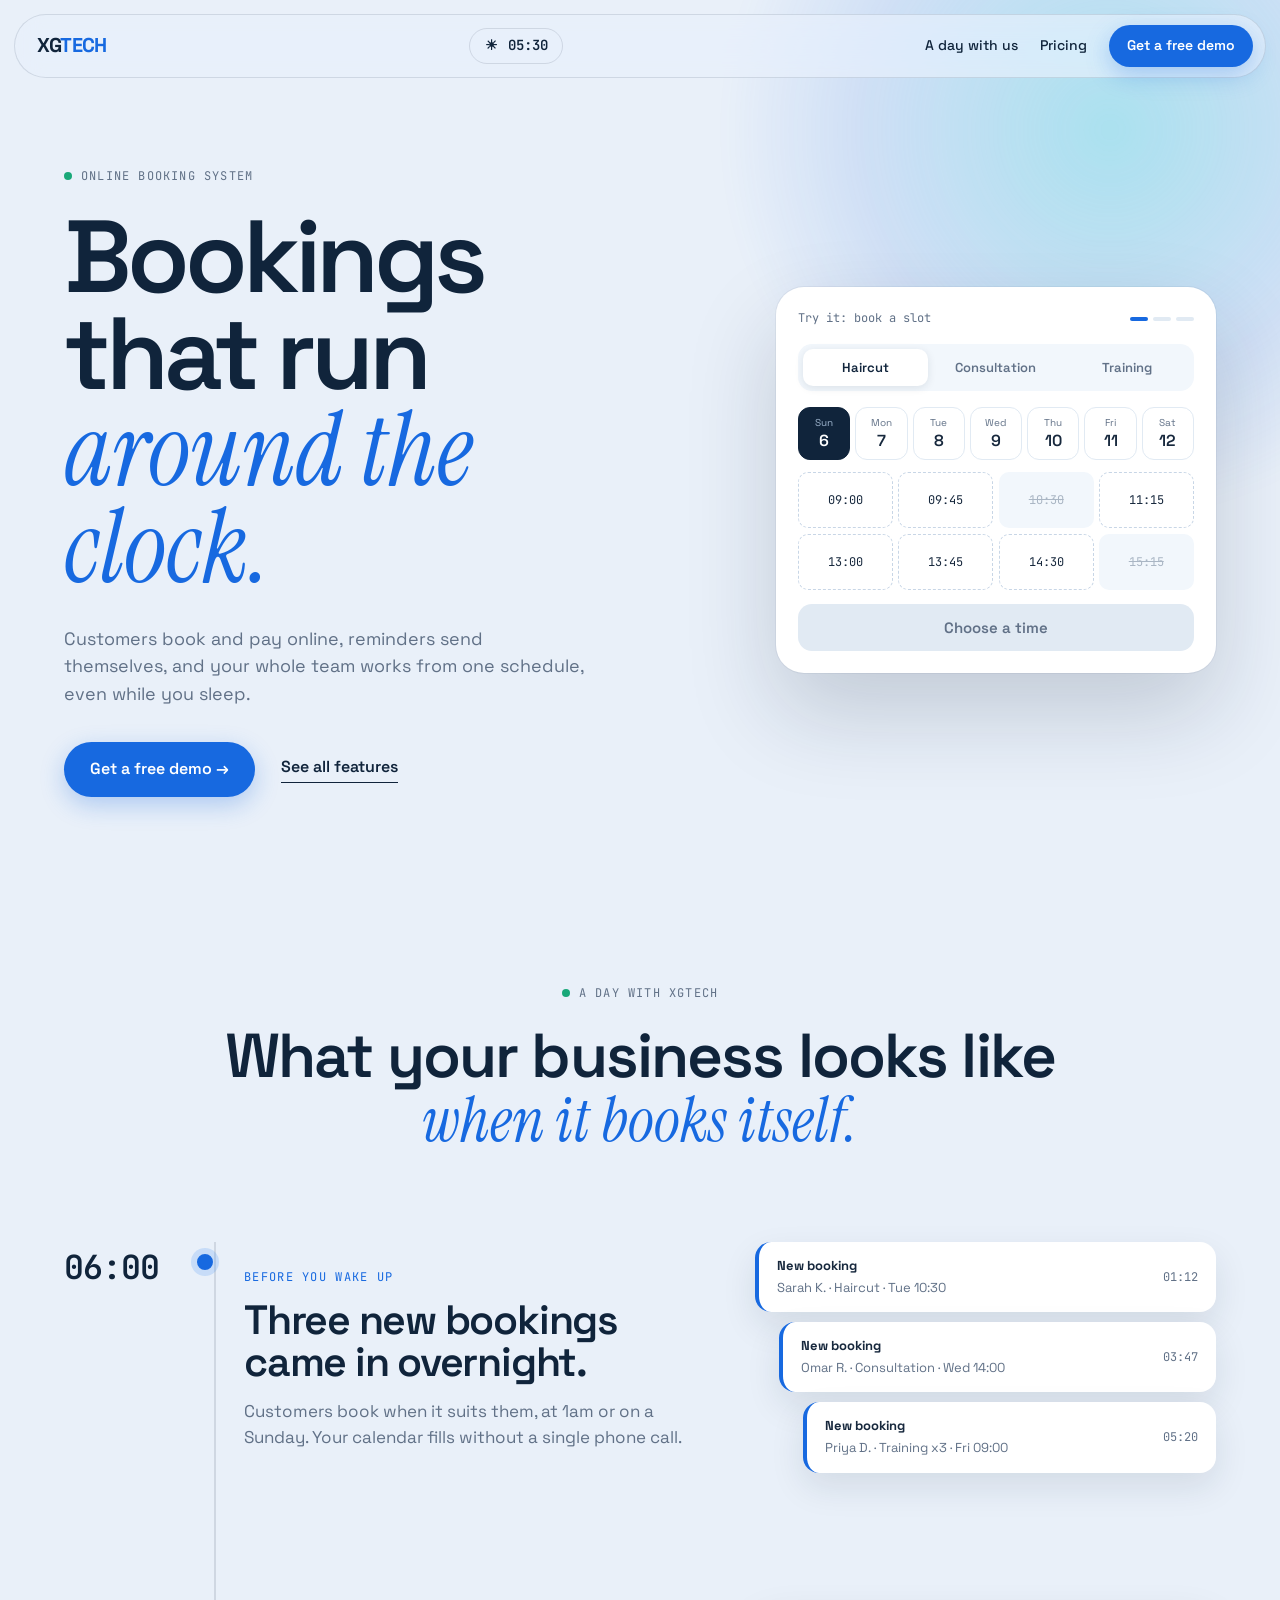
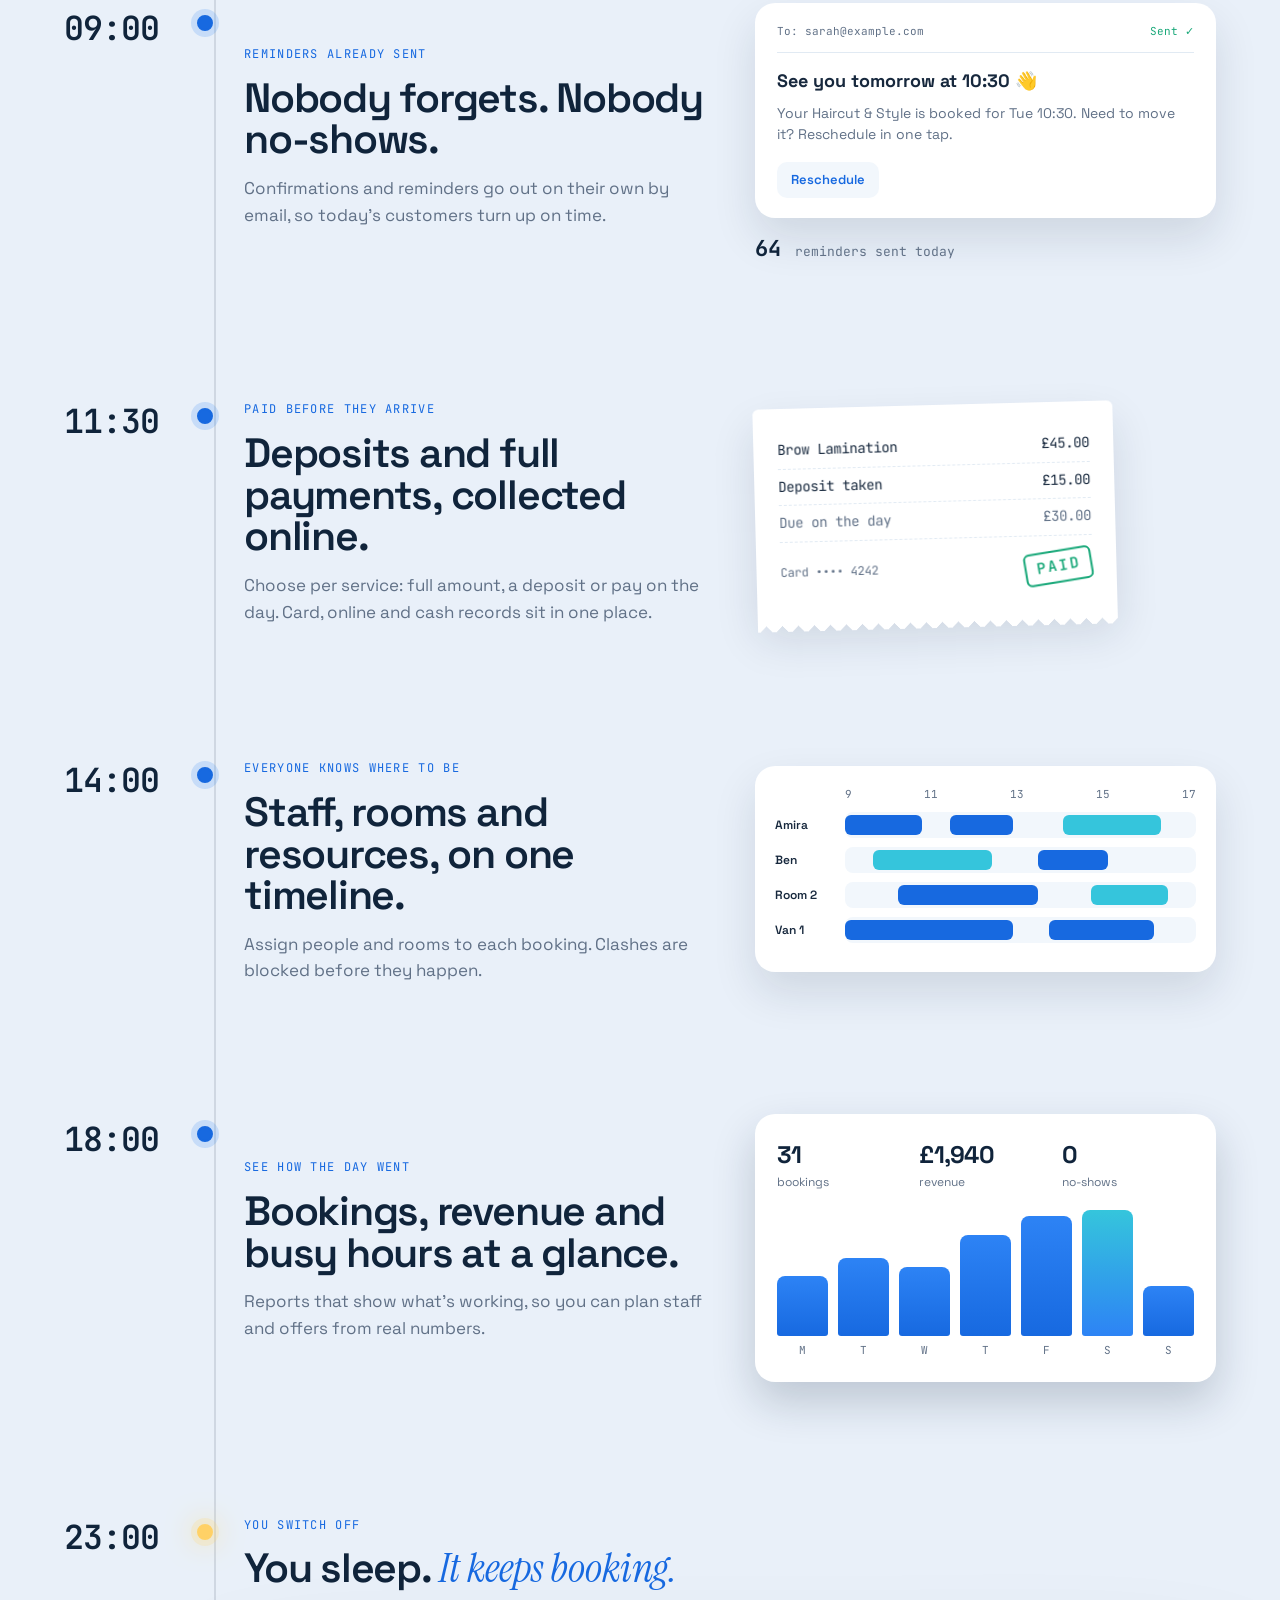
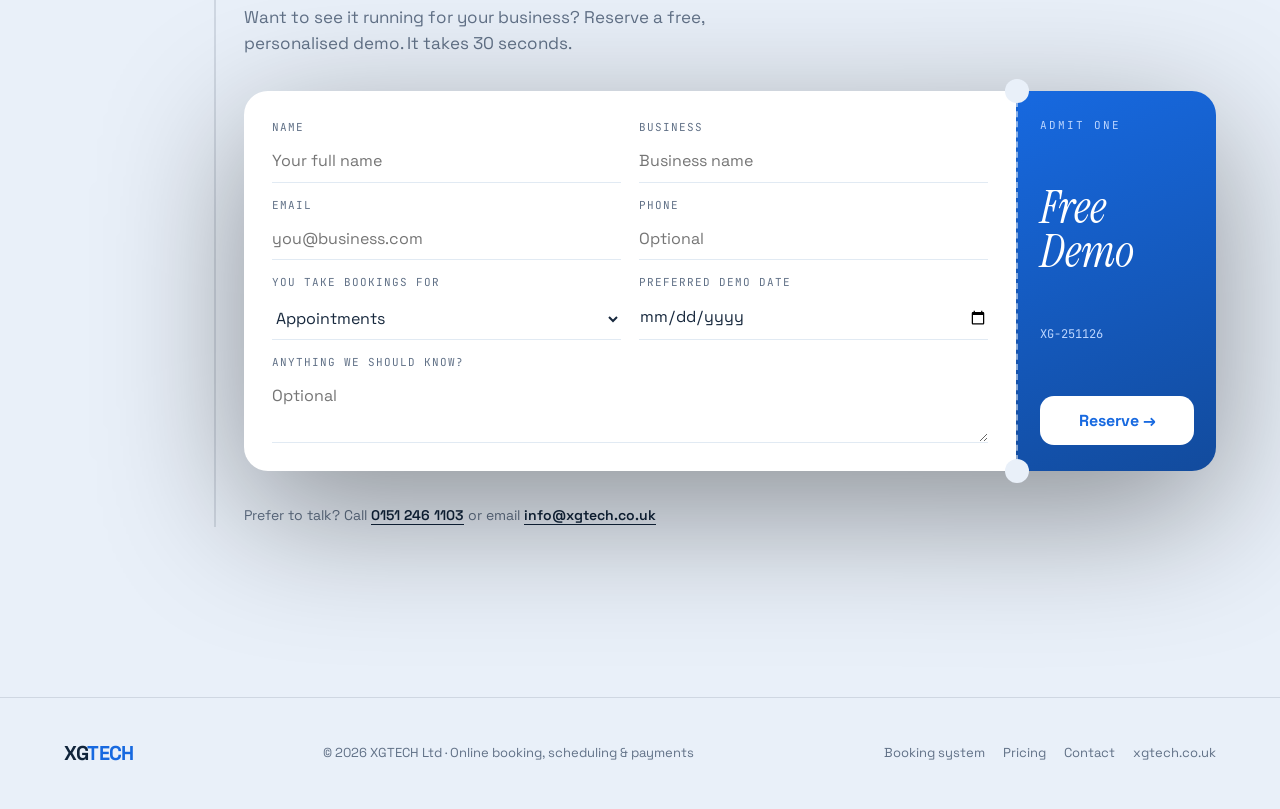
==== commit c1fc01a9: "Remove live bookings board section Drops the departures-style board, its nav link, data, script and " ====
--- a/docs/index.html
+++ b/docs/index.html
@@ -17,7 +17,6 @@
   <div class="clock" aria-hidden="true"><span class="clock-icon">☀</span><span class="clock-time">06:00</span></div>
   <nav class="links">
     <a href="#day">A day with us</a>
-    <a href="#board">Live board</a>
     <a href="https://xgtech.co.uk/pricing.html">Pricing</a>
     <a href="#contact" class="pill-btn">Get a free demo</a>
   </nav>
@@ -72,26 +71,6 @@
         <button class="again" id="again">↺ Book another</button>
       </div>
     </div>
-  </section>
-
-  <!-- DEPARTURES-STYLE LIVE BOARD -->
-  <section class="board-wrap" id="board">
-    <div class="board-title">
-      <h2>Today’s bookings, <em>across every kind of business</em></h2>
-      <p>Salons, clinics, gyms, trainers, tradespeople. If customers book your time, it fits.</p>
-    </div>
-    <div class="board" role="table" aria-label="Example bookings">
-      <div class="b-row b-head" role="row"><span>Time</span><span>Booking</span><span>Business</span><span>Status</span></div>
-      <div id="board-rows">
-                  <div class="b-row" role="row"><span class="b-time">09:00</span><span>Haircut &amp; Style</span><span class="b-who">Salon</span><span class="b-st">Confirmed</span></div>
-                  <div class="b-row" role="row"><span class="b-time">09:30</span><span>Physio Assessment</span><span class="b-who">Clinic</span><span class="b-st">Checked in</span></div>
-                  <div class="b-row" role="row"><span class="b-time">10:00</span><span>First Aid Level 3</span><span class="b-who">Training Centre</span><span class="b-st">Paid</span></div>
-                  <div class="b-row" role="row"><span class="b-time">10:15</span><span>Driving Lesson</span><span class="b-who">Driving School</span><span class="b-st">Confirmed</span></div>
-                  <div class="b-row" role="row"><span class="b-time">10:45</span><span>Deep Tissue Massage</span><span class="b-who">Spa</span><span class="b-st">Reminder sent</span></div>
-                  <div class="b-row" role="row"><span class="b-time">11:00</span><span>Boiler Service</span><span class="b-who">Maintenance</span><span class="b-st">On the way</span></div>
-              </div>
-    </div>
-    <script type="application/json" id="board-data">[["09:00","Haircut \u0026 Style","Salon","Confirmed"],["09:30","Physio Assessment","Clinic","Checked in"],["10:00","First Aid Level 3","Training Centre","Paid"],["10:15","Driving Lesson","Driving School","Confirmed"],["10:45","Deep Tissue Massage","Spa","Reminder sent"],["11:00","Boiler Service","Maintenance","On the way"],["11:30","Strategy Session","Consultant","Paid"],["12:00","HIIT Class \u00b7 14\/16","Gym","Filling up"],["12:30","Escape Room \u00b7 6 ppl","Events","Deposit paid"],["13:00","Brow Lamination","Beauty","Confirmed"]]</script>
   </section>
 
   <!-- A DAY, HOUR BY HOUR -->
--- a/docs/assets/css/day.css
+++ b/docs/assets/css/day.css
@@ -89,21 +89,6 @@
 .w-note{font-size:13px;color:var(--muted);text-align:center;margin:16px 0 10px}
 .again{width:100%;border:1px solid var(--line);background:#fff;border-radius:14px;padding:12px;font-weight:600;color:var(--navy)}
 .again:hover{border-color:var(--blue);color:var(--blue)}
-
-/* Live board */
-.board-wrap{padding:90px max(24px,5vw)}
-.board-title{display:flex;justify-content:space-between;align-items:end;gap:40px;margin-bottom:34px;flex-wrap:wrap}
-.board-title h2{max-width:760px}
-.board-title p{max-width:340px;color:var(--fg2);margin:0}
-.board{background:var(--night);color:#e6f0fa;border-radius:24px;padding:10px 26px 18px;font-family:var(--mono);box-shadow:0 30px 80px rgba(11,27,45,.3);overflow:hidden}
-.b-row{display:grid;grid-template-columns:90px 1.6fr 1fr 150px;gap:16px;padding:15px 0;border-bottom:1px solid rgba(255,255,255,.07);font-size:15px;align-items:center}
-.b-head{font-size:11px;text-transform:uppercase;letter-spacing:1.5px;color:#6f8aa6;border-color:rgba(255,255,255,.15)}
-#board-rows .b-row:last-child{border:0}
-.b-time{color:#ffd166;font-weight:600}
-.b-who{color:#9fb6cf}
-.b-st{color:#62e1bd;justify-self:start;padding:3px 10px;border-radius:6px;background:rgba(98,225,189,.1);font-size:13px}
-.b-row.flip{animation:flip .55s cubic-bezier(.3,1.4,.5,1) both}
-@keyframes flip{from{transform:perspective(600px) rotateX(-90deg);opacity:0}}
 
 /* The day timeline */
 .day{padding:80px max(24px,5vw) 40px}
@@ -199,7 +184,6 @@
   .hero{grid-template-columns:1fr;padding-top:120px;gap:50px}
   .widget{justify-self:start}
   .m-body{grid-template-columns:1fr;gap:28px}
-  .b-row{grid-template-columns:70px 1.4fr 1fr 130px;font-size:13px}
 }
 @media(max-width:720px){
   .links a:not(.pill-btn){display:none}
@@ -209,11 +193,6 @@
   .moment{grid-template-columns:1fr;margin-bottom:90px;padding-left:46px;position:relative}
   .m-node{position:absolute;left:11px;top:6px;margin:0}
   .m-time{position:static;font-size:24px;margin-bottom:10px}
-  .b-row{grid-template-columns:58px 1fr;gap:4px 12px;font-size:13px}
-  .b-row .b-who{grid-column:2;font-size:12px}
-  .b-row .b-st{grid-column:2}
-  .b-head span:nth-child(3),.b-head span:nth-child(4){display:none}
-  .board{padding:8px 18px 14px}
   .ticket{grid-template-columns:1fr}
   .ticket-main{border-radius:24px 24px 0 0}
   .ticket-stub{border-radius:0 0 24px 24px;border-left:0;border-top:2px dashed rgba(255,255,255,.5);flex-direction:row;flex-wrap:wrap;align-items:center}
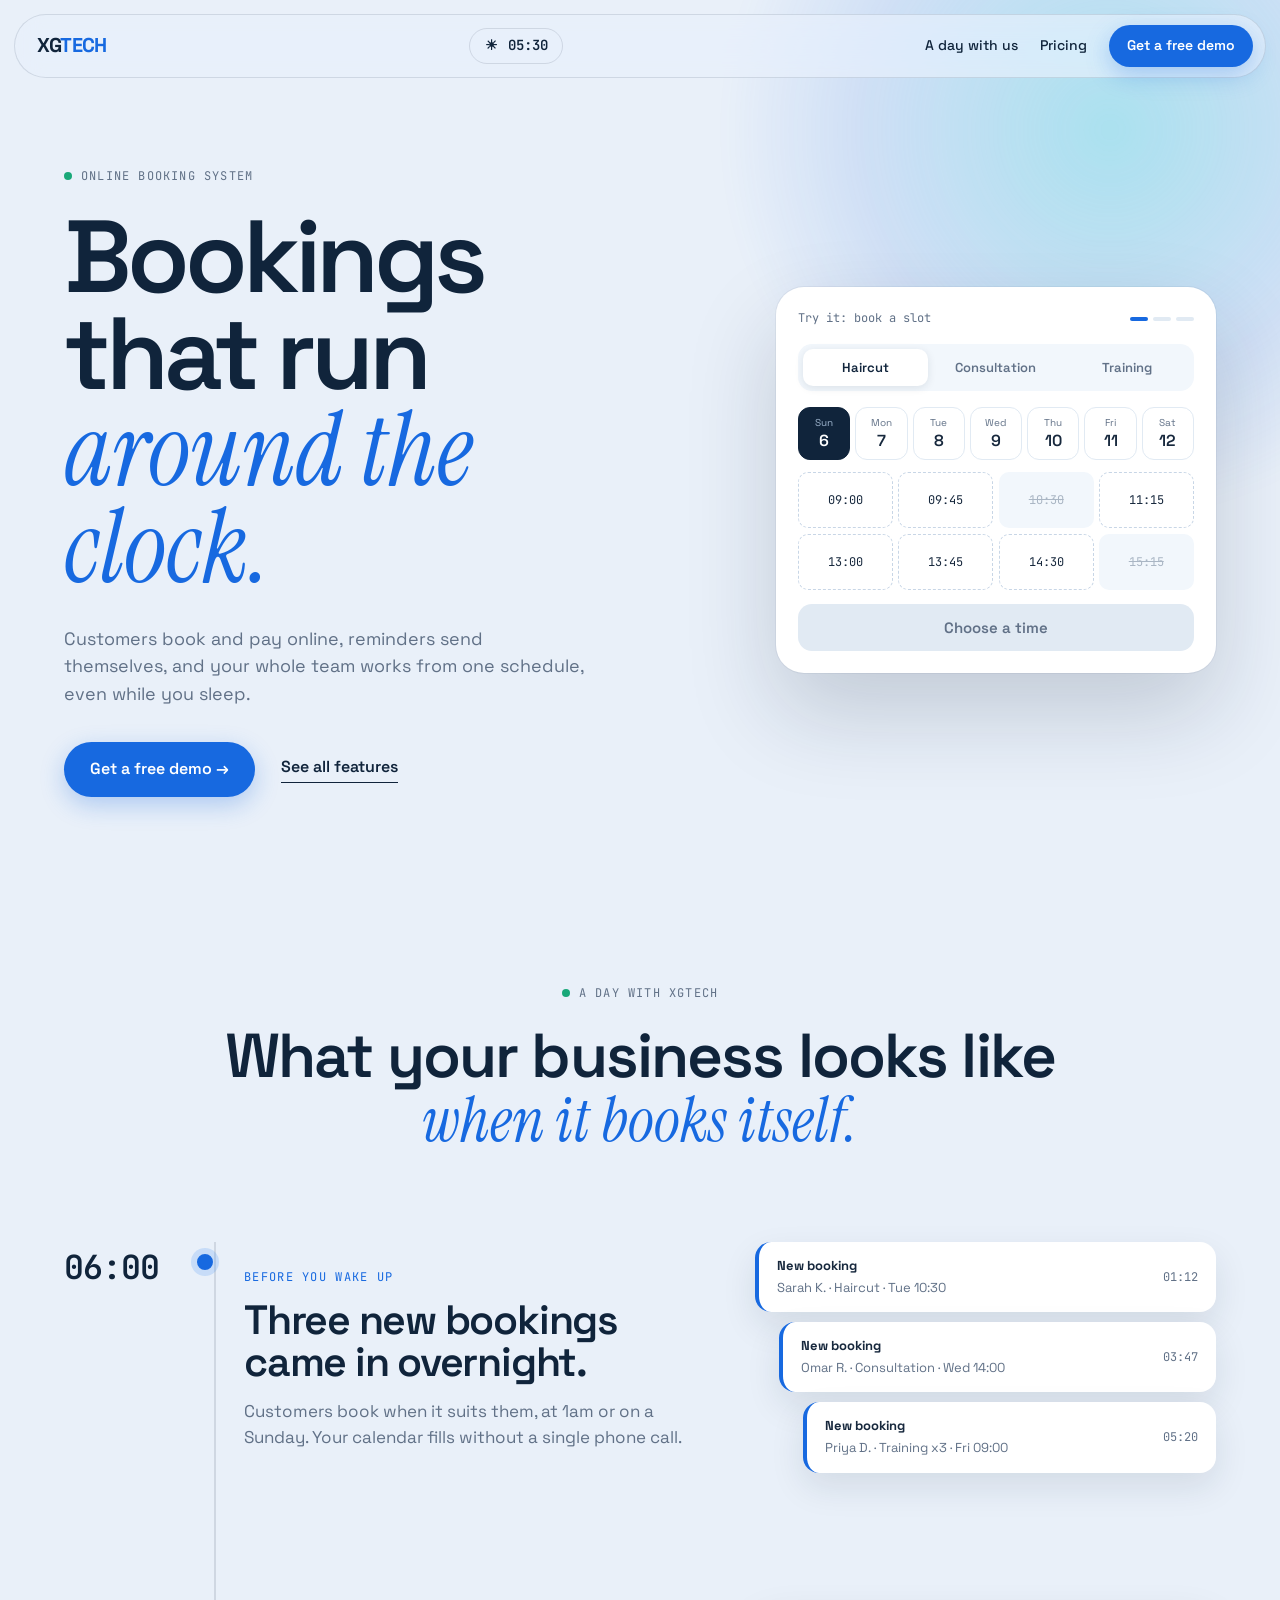
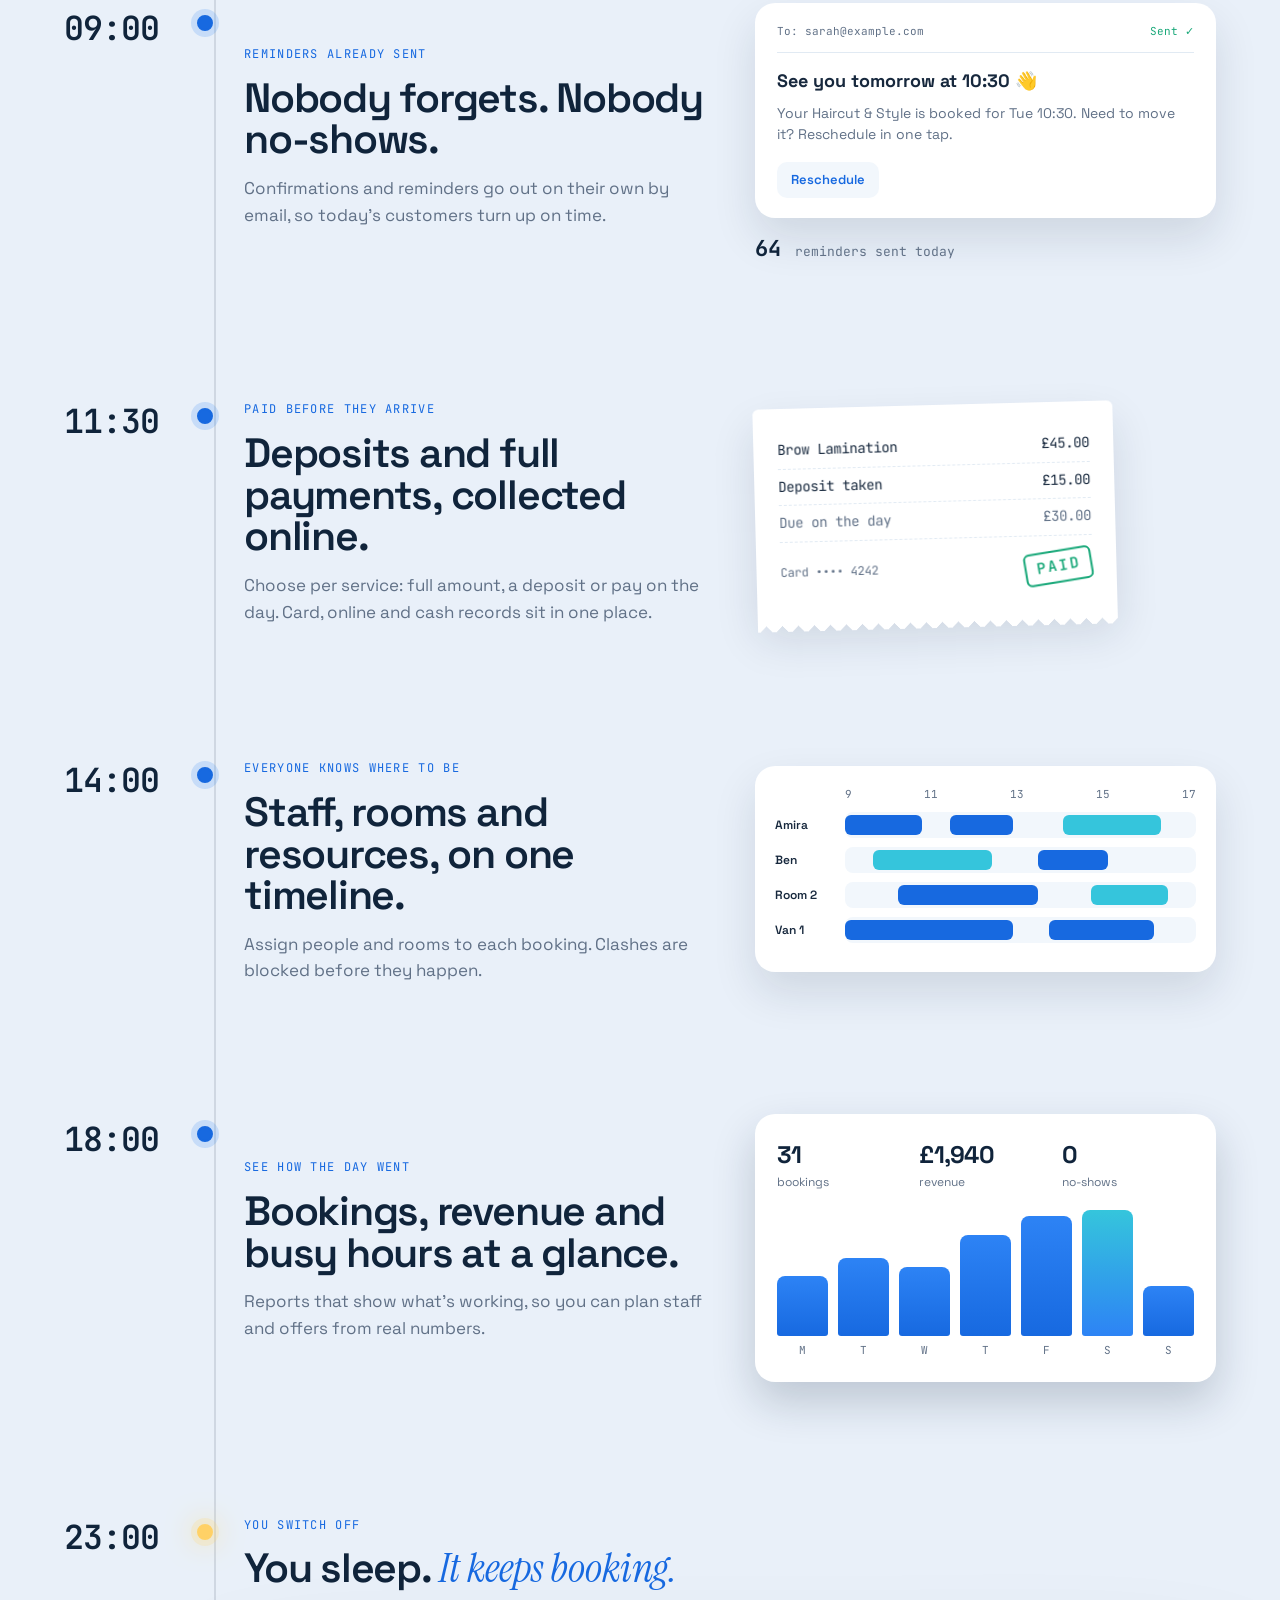
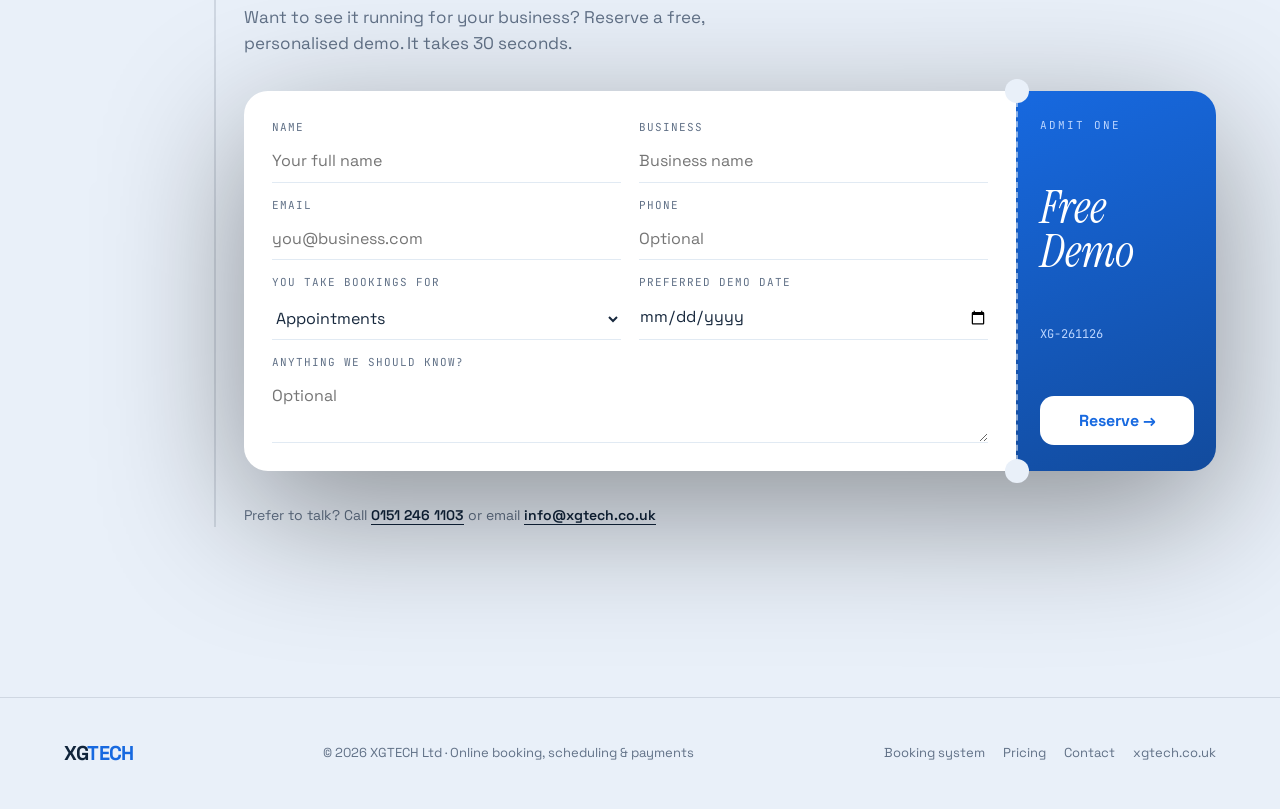
==== commit ae6e6326: "Use the Book NBoost logo on the sales page Adds the logo as a transparent PNG (background removed) i" ====
--- a/docs/index.html
+++ b/docs/index.html
@@ -200,7 +200,8 @@
                             
               <div class="alert ok" data-static-ok hidden></div>
               <div class="alert bad" data-static-bad hidden></div>
-                            <input type="text" name="website" class="hp" tabindex="-1" autocomplete="off" aria-hidden="true">
+                            <input type="hidden" name="source" value="index.php">
+              <input type="text" name="website" class="hp" tabindex="-1" autocomplete="off" aria-hidden="true">
 
               <div class="t-grid">
                 <label class="f">Name
@@ -225,7 +226,7 @@
                                       </select>
                 </label>
                 <label class="f">Preferred demo date
-                  <input type="date" name="date" min="2026-11-25" value="">
+                  <input type="date" name="date" min="2026-11-26" value="">
                                   </label>
                 <label class="f wide">Anything we should know?
                   <textarea name="message" rows="2" placeholder="Optional"></textarea>
@@ -235,7 +236,7 @@
             <div class="ticket-stub">
               <small>Admit one</small>
               <strong>Free<br>Demo</strong>
-              <span class="stub-code">XG-251126</span>
+              <span class="stub-code">XG-261126</span>
               <button type="submit" class="stub-btn">Reserve →</button>
             </div>
           </form>
@@ -259,5 +260,5 @@
 </footer>
 
 <script src="assets/js/day.js"></script>
-</body>
+<script src="assets/js/static-form.js"></script></body>
 </html>
